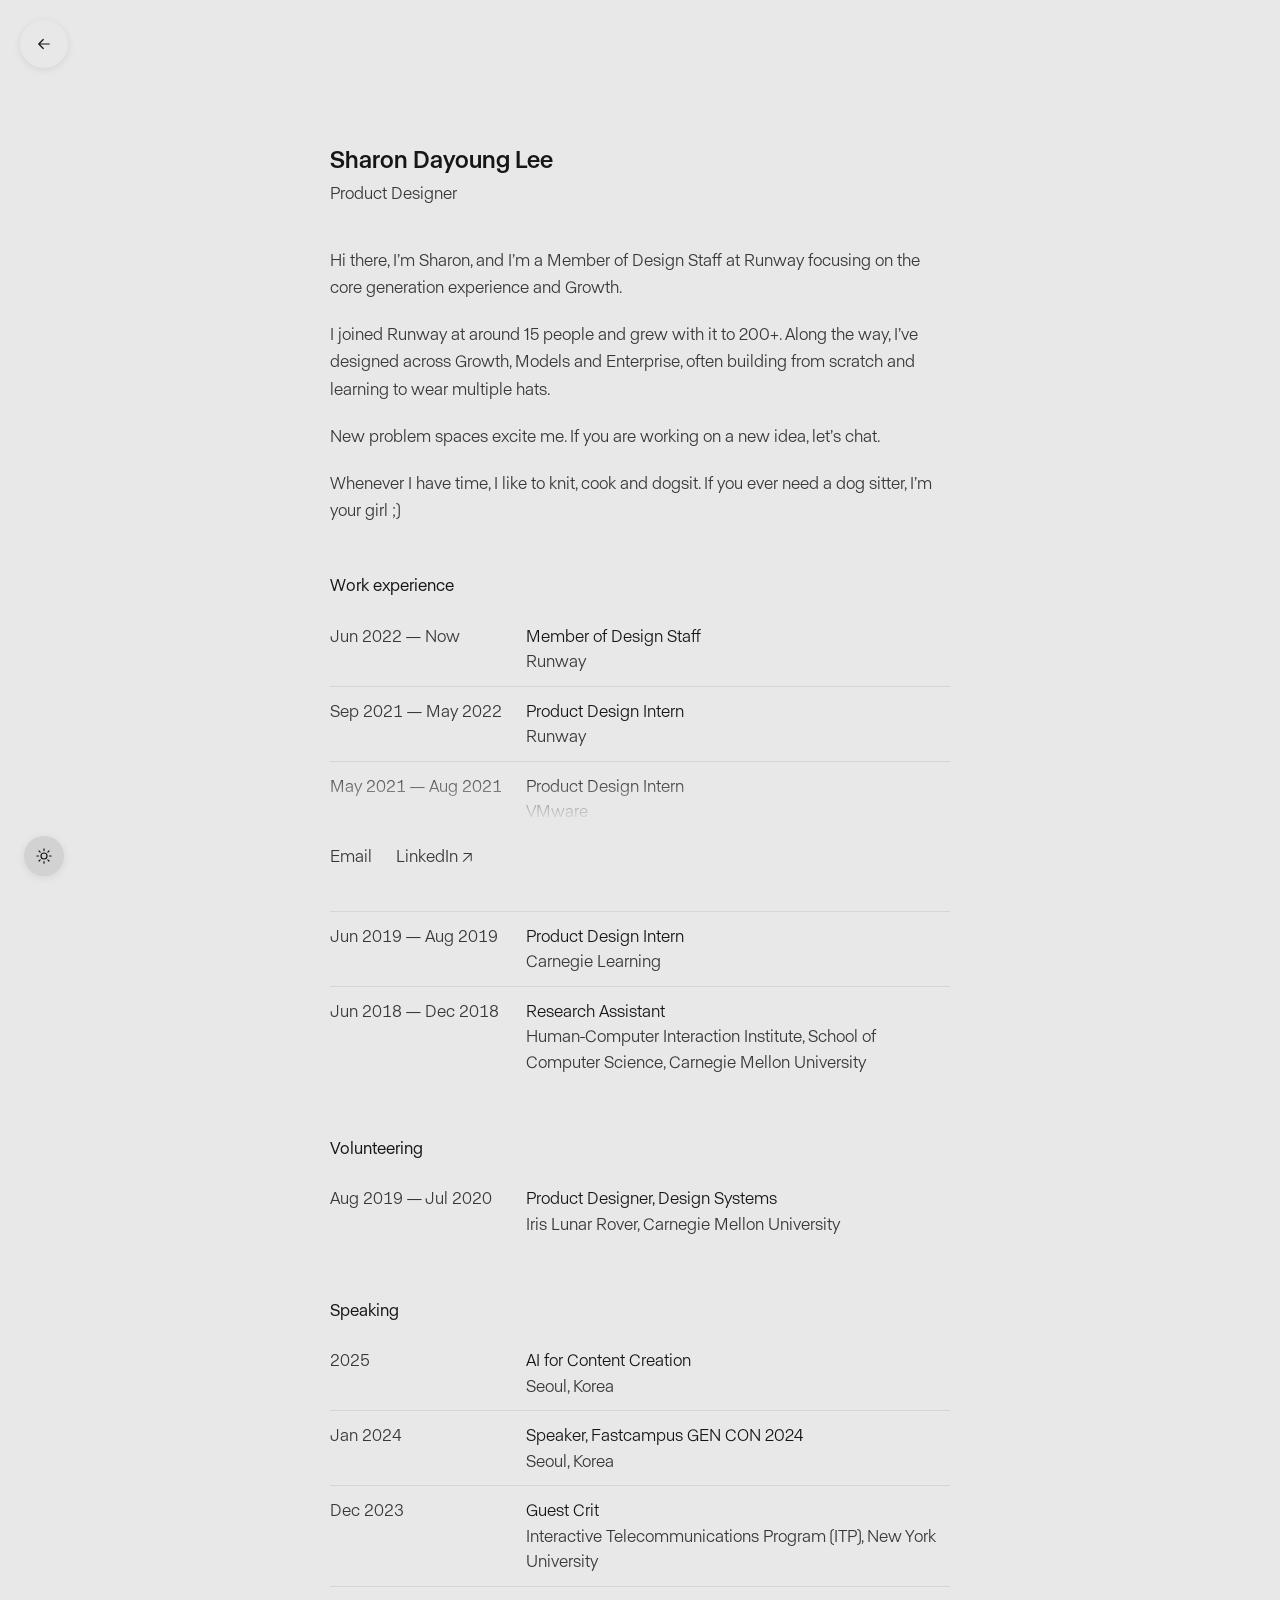
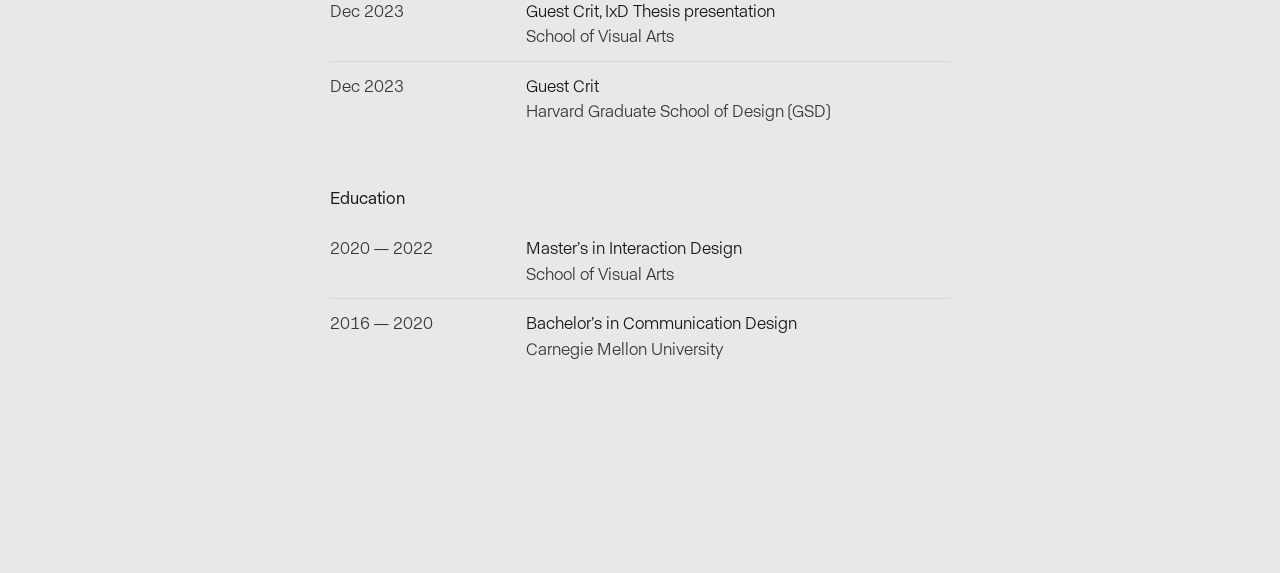
==== about.html @ bac80627 "Fill out Growth and Model productization pages, add project pager - Growth: three experiments with h" ====
<!doctype html>
<html lang="en">
<head>
  <meta charset="utf-8">
  <meta name="viewport" content="width=device-width, initial-scale=1">
  <title>About · Sharon Dayoung Lee</title>
  <meta name="description" content="About Sharon Dayoung Lee, Member of Design Staff at Runway: work experience, speaking and education.">
  <link rel="canonical" href="https://dayoung.design/about.html">
  <meta property="og:type" content="website">
  <meta property="og:site_name" content="Sharon Dayoung Lee">
  <meta property="og:title" content="About · Sharon Dayoung Lee">
  <meta property="og:description" content="About Sharon Dayoung Lee, Member of Design Staff at Runway: work experience, speaking and education.">
  <meta property="og:url" content="https://dayoung.design/about.html">
  <meta name="twitter:card" content="summary">
  <link rel="preload" href="fonts/ABCNormal-Book.woff2" as="font" type="font/woff2" crossorigin>
  <link rel="preload" href="fonts/ABCNormal-Neutral.woff2" as="font" type="font/woff2" crossorigin>
  <link rel="icon" href="favicon.svg" type="image/svg+xml">
  <link rel="icon" href="favicon-32.png" type="image/png" sizes="32x32">
  <link rel="apple-touch-icon" href="apple-touch-icon.png">
  <link rel="stylesheet" href="style.css?v=mwu3jr8j">
  <script>
    // Apply the saved theme (default: device setting) before first paint so there's no flash.
    try {
      var t = localStorage.getItem('theme');
      if (['ink', 'slate', 'glacier'].indexOf(t) < 0) t = matchMedia('(prefers-color-scheme: dark)').matches ? 'ink' : 'glacier'; // no saved choice: follow the device's light/dark setting
      document.documentElement.dataset.theme = t;
    } catch (e) { document.documentElement.dataset.theme = 'ink'; }
    document.documentElement.classList.add('no-anim');
  </script>
</head>
<body class="has-contact-bar">
  <a class="case-back" href="index.html" aria-label="Back to all work">
    <svg viewBox="0 0 24 24" width="18" height="18" fill="none" stroke="currentColor" stroke-width="1.6" stroke-linecap="round" stroke-linejoin="round" aria-hidden="true"><path d="M19 12H5M11 6l-6 6 6 6"/></svg>
  </a>
  <div class="case-theme">
      <!-- Theme slider: tap the sun to open, drag up for light, down for dark -->
      <div class="theme" id="theme">
        <div class="theme-track" role="slider" tabindex="0"
             aria-label="Color theme" aria-orientation="vertical"
             aria-valuemin="0" aria-valuemax="2" aria-valuenow="0">
          <div class="theme-ticks" aria-hidden="true"></div>
          <div class="theme-thumb" aria-hidden="true">
            <svg viewBox="0 0 24 24" width="18" height="18" fill="none" stroke="currentColor" stroke-width="1.6" stroke-linecap="round">
              <circle cx="12" cy="12" r="4"/>
              <path d="M12 2.5v2.2M12 19.3v2.2M2.5 12h2.2M19.3 12h2.2M5.3 5.3l1.6 1.6M17.1 17.1l1.6 1.6M5.3 18.7l1.6-1.6M17.1 6.9l1.6-1.6"/>
            </svg>
          </div>
        </div>
      </div>
  </div>

  <div class="case-bg" aria-hidden="true"></div>
  <main class="case about-page">

    <header class="case-hero">
      <h1>Sharon Dayoung Lee</h1>
      <p class="case-sub">Product Designer</p>
    </header>

    <section class="about">
      <p class="muted">
        Hi there, I’m Sharon, and I’m a Member of Design Staff at Runway focusing on the core generation experience and Growth.
      </p>
      <p class="muted">
        I joined Runway at around 15 people and grew with it to 200+. Along the way, I’ve designed across Growth, Models and Enterprise, often building from scratch and learning to wear multiple hats.
      </p>
      <p class="muted">
        New problem spaces excite me. If you are working on a new idea, let’s chat.
      </p>
      <p class="muted">
        Whenever I have time, I like to knit, cook and dogsit. If you ever need a dog sitter, I’m your girl ;)
      </p>
      <div class="cv">
        <h3>Work experience</h3>
        <ul>
          <li><span class="cv-date">Jun 2022 — Now</span><span class="cv-what"><span class="cv-title">Member of Design Staff</span><span class="cv-org">Runway</span></span></li>
          <li><span class="cv-date">Sep 2021 — May 2022</span><span class="cv-what"><span class="cv-title">Product Design Intern</span><span class="cv-org">Runway</span></span></li>
          <li><span class="cv-date">May 2021 — Aug 2021</span><span class="cv-what"><span class="cv-title">Product Design Intern</span><span class="cv-org">VMware</span></span></li>
          <li><span class="cv-date">Sep 2020 — Dec 2020</span><span class="cv-what"><span class="cv-title">Product Design Intern</span><span class="cv-org">Deloitte Digital</span></span></li>
          <li><span class="cv-date">Jun 2019 — Aug 2019</span><span class="cv-what"><span class="cv-title">Product Design Intern</span><span class="cv-org">Carnegie Learning</span></span></li>
          <li><span class="cv-date">Jun 2018 — Dec 2018</span><span class="cv-what"><span class="cv-title">Research Assistant</span><span class="cv-org">Human-Computer Interaction Institute, School of Computer Science, Carnegie Mellon University</span></span></li>
        </ul>
      </div>
      <div class="cv">
        <h3>Volunteering</h3>
        <ul>
          <li><span class="cv-date">Aug 2019 — Jul 2020</span><span class="cv-what"><span class="cv-title">Product Designer, Design Systems</span><span class="cv-org">Iris Lunar Rover, Carnegie Mellon University</span></span></li>
        </ul>
      </div>
      <div class="cv">
        <h3>Speaking</h3>
        <ul>
          <li><span class="cv-date">2025</span><span class="cv-what"><span class="cv-title">AI for Content Creation</span><span class="cv-org">Seoul, Korea</span></span></li>
          <li><span class="cv-date">Jan 2024</span><span class="cv-what"><span class="cv-title">Speaker, Fastcampus GEN CON 2024</span><span class="cv-org">Seoul, Korea</span></span></li>
          <li><span class="cv-date">Dec 2023</span><span class="cv-what"><span class="cv-title">Guest Crit</span><span class="cv-org">Interactive Telecommunications Program (ITP), New York University</span></span></li>
          <li><span class="cv-date">Dec 2023</span><span class="cv-what"><span class="cv-title">Guest Crit, IxD Thesis presentation</span><span class="cv-org">School of Visual Arts</span></span></li>
          <li><span class="cv-date">Dec 2023</span><span class="cv-what"><span class="cv-title">Guest Crit</span><span class="cv-org">Harvard Graduate School of Design (GSD)</span></span></li>
        </ul>
      </div>
      <div class="cv">
        <h3>Education</h3>
        <ul>
          <li><span class="cv-date">2020 — 2022</span><span class="cv-what"><span class="cv-title">Master’s in Interaction Design</span><span class="cv-org">School of Visual Arts</span></span></li>
          <li><span class="cv-date">2016 — 2020</span><span class="cv-what"><span class="cv-title">Bachelor’s in Communication Design</span><span class="cv-org">Carnegie Mellon University</span></span></li>
        </ul>
      </div>
    </section>

  </main>

  <footer class="contact-bar">
    <div class="contact-bar-inner">
      <a href="mailto:gda6050@gmail.com" data-copy-email="gda6050@gmail.com">Email</a>
      <a href="https://www.linkedin.com/in/sharon-dayoung/" target="_blank" rel="noopener">LinkedIn <span aria-hidden="true">↗</span></a>
    </div>
  </footer>
  <div class="toast" id="toast" role="status" aria-live="polite"></div>
  <script src="site.js?v=mwu3jr8j"></script>
</body>
</html>
---- style.css ----
/*
  ABC Normal (ABC Dinamo), web font files in /fonts (from the web license package).
  Only add .woff2 web files here, never the desktop .otf/.ttf files.
*/
@font-face {
  font-family: "ABC Normal";
  font-weight: 400;
  font-style: normal;
  font-display: swap;
  src: url("fonts/ABCNormal-Book.woff2") format("woff2");
}
@font-face {
  font-family: "ABC Normal";
  font-weight: 420;
  font-style: normal;
  font-display: swap;
  src: url("fonts/ABCNormal-Regular.woff2") format("woff2");
}
@font-face {
  font-family: "ABC Normal";
  font-weight: 460;
  font-style: normal;
  font-display: swap;
  src: url("fonts/ABCNormal-Normal.woff2") format("woff2");
}
@font-face {
  font-family: "ABC Normal";
  font-weight: 500;
  font-style: normal;
  font-display: swap;
  src: url("fonts/ABCNormal-Neutral.woff2") format("woff2");
}

/*
  Three neutral themes, dark to light: Ink, Slate (graphite), Glacier (mist).
  Dark values follow libraries.dev (#121212 bg, #ededed text).
  Three base colors each; muted/faint are derived from --text.
  Registering them with @property lets the browser animate the switch.
*/
@property --bg   { syntax: "<color>"; inherits: true; initial-value: #121212; }
@property --card { syntax: "<color>"; inherits: true; initial-value: #1a1a1a; }
@property --text { syntax: "<color>"; inherits: true; initial-value: #ededed; }

:root {
  --bg: #121212;
  --card: #1a1a1a;
  --text: #ededed;
  --muted: color-mix(in srgb, var(--text) 78%, transparent);
  --faint: color-mix(in srgb, var(--text) 70%, transparent);
  transition: --bg 0.5s ease, --card 0.5s ease, --text 0.5s ease;
  --radius: 32px;
  --sidebar: 240px;
  --gap: 16px;
  --sans: "ABC Normal", system-ui, -apple-system, sans-serif;
}
:root[data-theme="ink"]     { --bg: #121212; --card: #1a1a1a; --text: #ededed; }
:root[data-theme="slate"]   { --bg: #1f1f1f; --card: #2a2a2a; --text: #ededed; }
:root[data-theme="glacier"] { --bg: #e8e8e8; --card: #dcdcdc; --text: #161616; }

:root.no-anim, :root.no-anim * { transition: none !important; }

* { box-sizing: border-box; margin: 0; padding: 0; }

html { scroll-behavior: smooth; }

body {
  background: var(--bg);
  color: var(--text);
  font-family: var(--sans);
  font-size: 18px;
  line-height: 1.6;
  -webkit-font-smoothing: antialiased;
}

p { font-size: 16px; font-weight: 400; }

a { color: inherit; text-decoration: none; }

/* ---------- Sidebar ---------- */
.sidebar {
  position: fixed;
  inset: 0 auto 0 0;
  width: var(--sidebar);
  padding: 36px 32px;
  display: flex;
  flex-direction: column;
  justify-content: space-between;
}
.name { display: block; font-size: 18px; font-weight: 500; line-height: 1.15; margin-bottom: 10px; }
.role { color: var(--muted); font-size: 14px; font-weight: 400; line-height: 1.25; margin-bottom: 24px; }
.nav, .contact { display: flex; flex-direction: column; gap: 6px; }
.nav a, .contact a { font-size: 15px; font-weight: 460; transition: opacity 0.15s ease; }
.nav a:hover, .contact a:hover { opacity: 0.6; }
/* Current page: small dot to the right of the label */
.nav a { display: inline-flex; align-items: center; width: fit-content; }
.nav a::after {
  content: "";
  width: 5px;
  height: 5px;
  margin-left: 8px;
  border-radius: 50%;
  background: currentColor;
  opacity: 0;
  transform: scale(0);
  transition: opacity 0.2s ease, transform 0.2s ease;
}
.nav a.active::after { opacity: 1; transform: scale(1); }

/* ---------- Theme slider ---------- */
.sidebar-bottom { display: flex; flex-direction: column; align-items: flex-start; gap: 18px; }
.theme {
  --h: 40px;
  --pos: 0;
  position: relative;
  width: 40px;
  height: var(--h);
  transition: height 0.35s cubic-bezier(0.3, 0.7, 0.2, 1);
}
.theme.open { --h: 128px; height: var(--h); }
.theme-track {
  position: absolute;
  inset: 0;
  border-radius: 999px;
  background: color-mix(in srgb, var(--text) 10%, transparent);
  cursor: pointer;
  touch-action: none;
  outline: none;
}
.theme-track:focus-visible { box-shadow: 0 0 0 2px var(--text); }
.theme-ticks {
  position: absolute;
  inset: 20px 0;
  display: flex;
  flex-direction: column-reverse;
  justify-content: space-between;
  align-items: center;
  opacity: 0;
  transition: opacity 0.2s ease;
}
.theme.open .theme-ticks { opacity: 1; transition-delay: 0.12s; }
.theme-ticks span {
  width: 3px;
  height: 3px;
  border-radius: 50%;
  background: color-mix(in srgb, var(--text) 40%, transparent);
}
.theme-thumb {
  position: absolute;
  left: 0;
  bottom: 0;
  width: 40px;
  height: 40px;
  display: grid;
  place-items: center;
  border-radius: 50%;
  color: var(--text);
  transition: bottom 0.35s cubic-bezier(0.3, 0.7, 0.2, 1), transform 0.2s ease;
}
.theme.open .theme-thumb {
  bottom: calc(var(--pos) * (var(--h) - 40px));
  background: var(--bg);
  transform: scale(0.8);
  cursor: grab;
}
.theme.open .theme-thumb:active { cursor: grabbing; }
.theme-track:hover .theme-thumb svg { transform: rotate(30deg); }
.theme-thumb svg { transition: transform 0.4s ease; }

/* ---------- Main ---------- */
main {
  margin-left: var(--sidebar);
  padding: 24px 24px 24px 0;
  max-width: calc(var(--sidebar) + 1200px);
}

.grid {
  display: grid;
  grid-template-columns: repeat(2, minmax(0, 1fr));
  gap: var(--gap);
}

.card {
  position: relative;
  aspect-ratio: 1 / 1;
  border-radius: var(--radius);
  overflow: hidden;
  background: var(--card);
  transition: transform 0.25s ease;
}
a.card:hover { transform: scale(0.985); }

/* Image cards */
.card.media img,
.card.media .placeholder {
  width: 100%;
  height: 100%;
  object-fit: cover;
  display: block;
}
.placeholder {
  background:
    radial-gradient(120% 90% at 30% 20%, color-mix(in srgb, var(--tint, #555) 90%, white 10%), transparent 70%),
    var(--tint, #555);
}
.placeholder.checker {
  --sq2: color-mix(in srgb, var(--card), var(--text) 8%);
  background: conic-gradient(var(--sq2) 25%, var(--card) 0 50%, var(--sq2) 0 75%, var(--card) 0) 0 0 / 25% 25%;
}

/* Text cards */
.card.text {
  display: flex;
  flex-direction: column;
  justify-content: center;
  padding: 40px;
}
.card.text h3 { font-size: 24px; font-weight: 500; line-height: 1.4; margin-bottom: 14px; }
.card.text p { color: var(--muted); max-width: 30em; }
.arrow { color: var(--muted); font-size: 0.8em; }
.caption {
  position: absolute;
  left: 40px;
  bottom: 32px;
  font-family: var(--sans);
  font-size: 15px;
  font-weight: 400;
  color: var(--faint) !important;
}

/* ---------- About ---------- */
.about {
  padding: 120px 0 80px;   /* left edge lines up with the cards */
  max-width: 720px;
}
.about-name { color: var(--text); font-weight: 500; }
.about p.about-name { margin-bottom: 8px; }
.about p { font-size: 17px; line-height: 1.6; margin-bottom: 20px; }
.about .muted { color: var(--muted); }
.about p:not(.about-name), .links a { font-weight: 400; }
.links { display: flex; flex-wrap: wrap; gap: 24px; margin-top: 32px; }
.links a { color: var(--muted); transition: color 0.15s ease; }
.links a:hover { color: var(--text); }

.footer {
  padding: 40px;
  color: var(--faint);
  font-family: var(--sans);
  font-size: 15px;
}

/* ---------- Tablet ---------- */
@media (max-width: 1000px) {
  .card.text { padding: 28px; }
  .card.text h3 { font-size: 20px; }
  .caption { left: 28px; bottom: 22px; }
}

/* ---------- Phone ---------- */
@media (max-width: 720px) {
  .sidebar {
    position: static;
    width: auto;
    padding: 28px 16px 24px;
    flex-direction: row;
    align-items: flex-start;
  }
  .role { margin-bottom: 16px; }
  /* theme slider floats in the bottom-left corner on phones */
  .theme { position: fixed; left: 16px; bottom: 16px; z-index: 20; }
  .theme-track { background: color-mix(in srgb, var(--card), var(--text) 12%); }
  .nav { flex-direction: row; gap: 18px; }
  main { margin-left: 0; padding: 0 16px 16px; }
  .grid { grid-template-columns: 1fr; gap: 12px; }
  .card { border-radius: 24px; }
  /* text cards don't need to be square on a phone */
  .card.text { aspect-ratio: auto; min-height: 260px; padding: 28px 24px 64px; }
  .caption { left: 24px; }
  .about { padding: 72px 0 40px; }
  .footer { padding: 24px 8px; }
}

/* Screenshot cards: show the whole image, centered with breathing room */
.card.media.shot {
  display: grid;
  place-items: center;
  padding: 36px;
}
.card.media.shot img {
  width: 100%;
  height: 100%;
  object-fit: contain;
  filter: drop-shadow(0 18px 30px rgba(0, 0, 0, 0.25));
}
@media (max-width: 720px) {
  .card.media.shot { padding: 20px; }
}

/* =====================================================================
   Case study pages (work/*.html)
   ===================================================================== */
.case {
  --line: color-mix(in srgb, var(--text) 14%, transparent);
  --col: 620px;   /* reading column */
  --gutter: 40px;
  --bleed: 25px;  /* images run a little wider than the text column */
  margin-left: 0; /* no sidebar on project pages */
  padding: 0 var(--gutter) 96px;
  max-width: none;
}
.case > * { max-width: var(--col); margin-left: auto; margin-right: auto; }
/* Banner, next project + footer run the full page width */
.case > .case-banner, .case > .next, .case > .footer {
  max-width: none;
  margin-left: calc(-1 * var(--gutter));
  margin-right: calc(-1 * var(--gutter));
  padding-left: max(var(--gutter), calc(50% + var(--gutter) - var(--col) / 2));
  padding-right: max(var(--gutter), calc(50% + var(--gutter) - var(--col) / 2));
}
/* Round back button, pinned top-left */
.case-back {
  position: fixed;
  top: 20px;
  left: 20px;
  z-index: 20;
  width: 48px;
  height: 48px;
  display: grid;
  place-items: center;
  border-radius: 50%;
  background: var(--bg);
  color: var(--text);
  transition: transform 0.2s ease, background 0.2s ease;
}
.case-back:hover { transform: translateX(-2px); background: color-mix(in srgb, var(--bg), var(--text) 8%); }
.case-back:focus-visible { outline: 2px solid var(--text); outline-offset: 2px; }
/* Theme slider stays available, bottom-left */
.case-theme { position: fixed; left: 24px; bottom: 24px; z-index: 20; }

/* Full-bleed banner with the project's main image on a filled background */
.case-banner {
  display: grid;
  place-items: center;
  height: clamp(380px, 50vw, 640px);
  padding-top: 88px !important;
  padding-bottom: 56px !important;
  background: var(--card);
  margin-bottom: 72px;
}
.case-banner :is(img, video) {
  display: block;
  max-width: min(100%, 1040px);
  max-height: 100%;
  width: auto;
  height: auto;
  border-radius: 12px;
  filter: drop-shadow(0 24px 40px rgba(0, 0, 0, 0.3));
}

.case-hero h1 {
  font-size: 24px;
  font-weight: 500;
  line-height: 1.35;
  margin-bottom: 4px;
}
.case-sub { font-size: 17px; line-height: 1.5; color: var(--muted); }
.meta {
  display: grid;
  grid-template-columns: repeat(3, minmax(0, 1fr));
  gap: 24px;
  margin-top: 40px;
}
.meta dt, .label { font-size: 14px; color: var(--muted); margin-bottom: 6px; }
.meta dd { font-size: 16px; line-height: 1.45; }

.block { margin-top: 96px; }
.block.tight { margin-top: 48px; }
.block h2 {
  font-size: 24px;
  font-weight: 500;
  line-height: 1.4;
  margin-bottom: 16px;
}
.block > p, .lede {
  font-size: 17px;
  line-height: 1.65;
  color: var(--muted);
}
.block > p + p { margin-top: 16px; }
.block > p.lede, .lede { color: var(--text); font-size: 17px; line-height: 1.6; }
.block > p.summary { color: var(--text); font-size: 17px; line-height: 1.7; }
.note { font-size: 14px; color: var(--muted); margin-top: 12px; }

/* Figures */
.fig { margin-top: 56px; }
.fig + .fig, .fig + .figs, .figs + .fig, .figs + .figs { margin-top: 88px; }
.fig figure { margin: 0; }
figure.fig { margin: 56px 0 0; }   /* space between text and the asset below it */
.shotbox {
  display: grid;
  place-items: center;
  background: var(--card);
  border-radius: 24px;
  padding: clamp(20px, 4vw, 48px);
}
/* Images bleed slightly past the text column */
.case figure.fig .shotbox, .case .figs { margin-left: calc(-1 * var(--bleed)); margin-right: calc(-1 * var(--bleed)); }
.case .figs figcaption { padding: 0 4px; }
.shotbox img {
  display: block;
  max-width: 100%;
  max-height: 680px;
  width: auto;
  height: auto;
  border-radius: 10px;
  filter: drop-shadow(0 18px 30px rgba(0, 0, 0, 0.25));
}
.shotbox.flush { padding: 0; overflow: hidden; }
.shotbox.flush img { border-radius: 0; filter: none; max-height: none; width: 100%; }
figcaption { font-size: 14px; color: var(--muted); margin-top: 14px; line-height: 1.45; max-width: 40em; }

.figs { display: grid; gap: 40px 28px; margin-top: 56px; }
.figs.c2 { grid-template-columns: repeat(2, minmax(0, 1fr)); }
.figs.c3 { grid-template-columns: repeat(3, minmax(0, 1fr)); }
.figs .shotbox { height: 100%; padding: 16px; border-radius: 20px; }
.figs figure { display: flex; flex-direction: column; }
.figs figure .shotbox { flex: 1; }
.figs .shotbox img { max-height: 520px; }

/* Columns: challenges, problems, goals */
.cols { display: grid; grid-template-columns: repeat(3, minmax(0, 1fr)); gap: 40px 32px; margin-top: 48px; }
.cols h3 { font-size: 18px; font-weight: 500; line-height: 1.3; margin-bottom: 10px; }
.cols p { font-size: 15px; line-height: 1.55; color: var(--muted); }
.cols .label { margin-bottom: 8px; }
.cols .outcome { margin-top: 24px; }
.cols .num { font-size: 18px; color: var(--muted); margin-bottom: 8px; }

/* Stats */
.stats { display: grid; grid-template-columns: repeat(3, minmax(0, 1fr)); gap: 16px; margin-top: 48px; }
.stats > div { background: var(--card); border-radius: 28px; padding: 36px 32px; }
.stats strong { display: block; font-size: clamp(36px, 4vw, 48px); font-weight: 500; line-height: 1; letter-spacing: -0.02em; margin-bottom: 16px; }
.stats p { color: var(--muted); font-size: 15px; line-height: 1.5; }

/* Next project */
.next {
  display: block;
  margin-top: 160px;
  padding-top: 0;
  padding-bottom: 0;
  position: relative;
}
.next > * { padding-right: 80px; }
.next-arrow {
  position: absolute;
  top: 50%;
  right: max(var(--gutter), calc(50% - var(--col) / 2));
  transform: translateY(-50%);
  padding-right: 0;
  font-size: 24px;
  line-height: 1;
  transition: transform 0.25s ease;
}
.next:hover .next-arrow { transform: translate(6px, -50%); }
.next .label { margin-bottom: 10px; }
.next strong { display: block; font-size: 24px; font-weight: 500; line-height: 1.3; }
.next span.sub { display: block; margin-top: 4px; color: var(--muted); font-size: 17px; }
.case .footer { padding-top: 72px; padding-bottom: 40px; }

@media (max-width: 900px) {
  .cols, .figs.c3 { grid-template-columns: 1fr 1fr; }
}
@media (max-width: 720px) {
  .case { --gutter: 16px; --bleed: 0px; padding: 0 var(--gutter) 64px; }
  .case-banner { height: auto; min-height: 280px; padding-top: 80px !important; padding-bottom: 32px !important; margin-bottom: 48px; }
  .case-banner :is(img, video) { border-radius: 8px; }
  .case-back { top: 16px; left: 16px; }
  .case-theme { left: 16px; bottom: 16px; }
  .meta, .cols, .stats, .figs.c2, .figs.c3 { grid-template-columns: 1fr; }
  .meta { gap: 16px; margin-top: 36px; }
  .block { margin-top: 72px; }
  .shotbox { border-radius: 20px; }
  .stats > div { border-radius: 22px; padding: 28px 24px; }
  .next { margin-top: 112px; }
  .next > * { padding-right: 48px; }

  .fig + .fig, .fig + .figs, .figs + .fig, .figs + .figs { margin-top: 64px; }
}

/* ---------- Homepage project cards: screenshot on top, text below ---------- */
.card.project {
  display: flex;
  flex-direction: column;
  padding: 14px;
  overflow: visible;        /* lets the card grow if the text needs more room */
}
.card.project .thumb {
  position: relative;
  aspect-ratio: 2 / 1;
  border-radius: 22px;
  background: color-mix(in srgb, var(--card), var(--text) 5%);
  overflow: hidden;
}
.card.project .thumb :is(img, video) {
  position: absolute;
  inset: 20px;
  width: calc(100% - 40px);
  height: calc(100% - 40px);
  object-fit: contain;
  filter: drop-shadow(0 14px 24px rgba(0, 0, 0, 0.25));
}
.card.project .card-body { padding: 40px 26px 0; }
.card.project h3 { font-size: 24px; font-weight: 500; line-height: 1.4; margin-bottom: 12px; }
.card.project .card-body p { color: var(--muted); font-size: 18px; max-width: 30em; }
.card.project .caption {
  position: static;
  margin-top: auto;
  padding: 24px 26px 18px;
}
@media (max-width: 1000px) {
  .card.project .card-body { padding: 28px 14px 0; }
  .card.project h3 { font-size: 20px; }
  .card.project .card-body p { font-size: 16px; }
  .card.project .caption { padding: 20px 14px 10px; }
}
@media (max-width: 720px) {
  .card.project { aspect-ratio: auto; padding: 12px; }
  .card.project .thumb { border-radius: 16px; }
  .card.project .thumb :is(img, video) { inset: 14px; width: calc(100% - 28px); height: calc(100% - 28px); }
  .card.project .card-body { padding: 24px 12px 0; }
  .card.project .caption { padding: 20px 12px 10px; }
}

/* Hover: the screenshot panel grows to cover the whole tile.
   Only on devices with a real pointer and wide enough for square tiles;
   phones keep the stacked layout above. */
@media (hover: hover) and (min-width: 721px) {
  .card.project {
    position: relative;
    padding-top: 50%;          /* reserves the top half for the panel (square tile) */
  }
  .card.project .thumb {
    position: absolute;
    z-index: 2;
    top: 14px;
    left: 14px;
    right: 14px;
    bottom: 50%;
    aspect-ratio: auto;
    transition:
      top 0.5s cubic-bezier(0.2, 0.8, 0.2, 1),
      left 0.5s cubic-bezier(0.2, 0.8, 0.2, 1),
      right 0.5s cubic-bezier(0.2, 0.8, 0.2, 1),
      bottom 0.5s cubic-bezier(0.2, 0.8, 0.2, 1),
      border-radius 0.5s cubic-bezier(0.2, 0.8, 0.2, 1);
  }
  .card.project .thumb :is(img, video) { transition: inset 0.5s cubic-bezier(0.2, 0.8, 0.2, 1), width 0.5s cubic-bezier(0.2, 0.8, 0.2, 1), height 0.5s cubic-bezier(0.2, 0.8, 0.2, 1); }
  a.card.project:hover { transform: none; }
  .card.project:hover .thumb,
  .card.project:focus-visible .thumb {
    top: 0;
    left: 0;
    right: 0;
    bottom: 0;
    border-radius: var(--radius);
  }
  .card.project:hover .thumb :is(img, video),
  .card.project:focus-visible .thumb :is(img, video) {
    inset: 36px;
    width: calc(100% - 72px);
    height: calc(100% - 72px);
  }
}

/* ---------- Underlined text links (inline links, About links) ---------- */
.role a,
.links a,
.about p a,
.block p a {
  text-decoration: underline;
  text-decoration-thickness: 1px;
  text-underline-offset: 0.2em;
  text-decoration-color: color-mix(in srgb, currentColor 45%, transparent);
  transition: color 0.15s ease, text-decoration-color 0.15s ease;
}
.role a:hover,
.links a:hover,
.about p a:hover,
.block p a:hover {
  color: var(--text);
  text-decoration-color: currentColor;
}

/* ---------- Opening a project: the card expands into the page ----------
   Uses cross-document view transitions (Chrome/Edge 126+, Safari 18.2+).
   The clicked card and the case page's .case-bg share the name "case-card",
   so the browser morphs one into the other; the page content fades in on top. */
@view-transition { navigation: auto; }

.case-bg {
  position: fixed;
  top: 0;
  right: 0;
  bottom: 0;
  left: 0;
  z-index: -1;
  background: var(--bg);
  pointer-events: none;
  view-transition-name: case-card;
}
main.case { view-transition-name: case-content; }

::view-transition-group(case-card) {
  animation-duration: 0.6s;
  animation-timing-function: cubic-bezier(0.2, 0.8, 0.2, 1);
}
::view-transition-old(case-card),
::view-transition-new(case-card) {
  height: 100%;
  object-fit: cover;
  object-position: top left;
  animation-duration: 0.6s;
}

/* Page content arrives after the card has mostly opened */
::view-transition-new(case-content) {
  animation: case-content-in 0.45s cubic-bezier(0.2, 0.8, 0.2, 1) 0.25s both;
}
::view-transition-old(case-content) {
  animation: case-content-out 0.2s ease both;
}
@keyframes case-content-in {
  from { opacity: 0; transform: translateY(16px); }
  to   { opacity: 1; transform: none; }
}
@keyframes case-content-out { to { opacity: 0; } }

@media (prefers-reduced-motion: reduce) {
  @view-transition { navigation: none; }
}

/* Fallback for browsers without view transitions: wipe in left to right */
@keyframes case-reveal {
  from { clip-path: inset(0 100% 0 0); opacity: 0.4; transform: translateX(-12px); }
  to   { clip-path: inset(0 0 0 0);    opacity: 1;   transform: none; }
}
@supports not (view-transition-name: none) {
  @media (prefers-reduced-motion: no-preference) {
    main.case { animation: case-reveal 0.9s cubic-bezier(0.65, 0, 0.35, 1) both; }
  }
}

/* ---------- Hairline stroke on cards (inset, so layout doesn't shift) ---------- */
:root { --stroke: color-mix(in srgb, var(--text) 8%, transparent); }
.card, .shotbox, .stats > div { box-shadow: inset 0 0 0 1px var(--stroke); }
.shotbox.flush { box-shadow: none; outline: 1px solid var(--stroke); outline-offset: -1px; }

/* "Try it" link under a project summary */
.block > p.try { margin-top: 24px; color: var(--text); }
.visually-hidden { position: absolute; width: 1px; height: 1px; overflow: hidden; clip: rect(0 0 0 0); white-space: nowrap; }

/* ---------- Full-bleed video: fills the banner / card thumb edge to edge ---------- */
.case-banner.bleed { height: auto; padding: 0 !important; background: #000; }
.case-banner.bleed video {
  width: 100%;
  max-width: none;
  max-height: 80vh;
  height: auto;
  object-fit: cover;
  border-radius: 0;
  filter: none;
}
.card.project .thumb.bleed :is(img, video) {
  inset: 0;
  width: 100%;
  height: 100%;
  object-fit: cover;
  filter: none;
}
.card.project:hover .thumb.bleed :is(img, video),
.card.project:focus-visible .thumb.bleed :is(img, video) { inset: 0; width: 100%; height: 100%; }

/* Link list on a project page (e.g. Iris press links) */
.links-list { list-style: none; margin-top: 8px; }
.links-list li + li { margin-top: 2px; }
.links-list a {
  display: flex;
  justify-content: space-between;
  align-items: baseline;
  gap: 24px;
  padding: 16px 0;
  font-size: 17px;
  box-shadow: inset 0 -1px 0 var(--stroke);
  transition: opacity 0.15s ease;
}
.links-list a:hover { opacity: 0.65; }
.links-list .src { flex-shrink: 0; color: var(--muted); font-size: 15px; }
@media (max-width: 720px) {
  .links-list a { flex-direction: column; gap: 4px; }
}
.case-banner.bleed img { width: 100%; max-width: none; max-height: 80vh; height: auto; object-fit: cover; border-radius: 0; filter: none; }

/* ---------- Homepage grid: 3 columns on wide screens ---------- */
@media (min-width: 1100px) {
  .grid { grid-template-columns: repeat(3, minmax(0, 1fr)); }
  .card.project { aspect-ratio: auto; }  /* cards in a row share one height */
  .card.project .card-body { padding: 28px 16px 0; }
  .card.project h3 { font-size: 20px; margin-bottom: 8px; }
  .card.project .card-body p { font-size: 15px; line-height: 1.5; }
  .card.project .caption { padding: 16px 16px 12px; font-size: 14px; }
}

/* ---------- About: work experience, speaking, education ---------- */
.cv { margin-top: 48px; }
.cv h3 { font-size: 15px; font-weight: 460; margin-bottom: 12px; }
.cv ul { list-style: none; }
.cv li {
  display: grid;
  grid-template-columns: 180px minmax(0, 1fr);
  gap: 16px;
  padding: 12px 0;
  box-shadow: inset 0 1px 0 var(--stroke);
  font-size: 15px;
  line-height: 1.5;
}
.cv-date { color: var(--muted); font-variant-numeric: tabular-nums; }
.cv-what { display: flex; flex-direction: column; }
.cv-title { color: var(--text); }
.cv-org { color: var(--muted); }
@media (max-width: 720px) {
  .cv li { grid-template-columns: 1fr; gap: 2px; }
}

/* ---------- Toast (e.g. "Email copied") ---------- */
.toast {
  position: fixed;
  right: 24px;
  bottom: 24px;
  z-index: 50;
  padding: 12px 16px;
  border-radius: 14px;
  background: var(--card);
  color: var(--text);
  box-shadow: inset 0 0 0 1px var(--stroke), 0 12px 32px rgba(0, 0, 0, 0.25);
  font-size: 15px;
  opacity: 0;
  transform: translateY(8px);
  pointer-events: none;
  display: flex;
  align-items: center;
  gap: 12px;
  padding-right: 8px;
  transition: opacity 0.2s ease, transform 0.2s ease;
}
.toast.show { opacity: 1; transform: none; pointer-events: auto; }
.toast-close {
  display: grid;
  place-items: center;
  width: 28px;
  height: 28px;
  border: 0;
  border-radius: 50%;
  background: transparent;
  color: var(--muted);
  cursor: pointer;
  transition: background 0.15s ease, color 0.15s ease;
}
.toast-close:hover { background: color-mix(in srgb, var(--text) 10%, transparent); color: var(--text); }
.toast-close:focus-visible { outline: 2px solid var(--text); outline-offset: 1px; }
.toast .muted { color: var(--muted); }
@media (max-width: 720px) { .toast { right: 16px; bottom: 16px; left: 72px; } }

/* ---------- Next project: quiet secondary link, primary on hover ---------- */
.next strong { font-size: 18px; font-weight: 400; color: var(--muted); transition: color 0.2s ease; }
.next .next-arrow { font-size: 18px; color: var(--muted); transition: transform 0.25s ease, color 0.2s ease; }
.next:hover strong, .next:hover .next-arrow,
.next:focus-visible strong, .next:focus-visible .next-arrow { color: var(--text); }

/* Iris links: headline stays primary; the source label is secondary and turns primary on hover */
.links-list a { color: var(--text); }
.links-list a:hover, .links-list a:focus-visible { opacity: 1; }
.links-list .src { color: var(--muted); transition: color 0.2s ease; }
.links-list a:hover .src, .links-list a:focus-visible .src { color: var(--text); }

/* ---------- About page (about.html): project-page layout, no banner ---------- */
.about-page { padding-top: 144px; }
.about-page .about { padding: 40px 0 0; max-width: var(--col); }
@media (max-width: 720px) { .about-page { padding-top: 96px; } }

.cv li:first-child { box-shadow: none; }  /* no line between a section heading and its first row */

/* ---------- Project pages: Email / LinkedIn pinned to the bottom ---------- */
.has-contact-bar { padding-bottom: 104px; }
.contact-bar {
  position: fixed;
  left: 0;
  right: 0;
  bottom: 0;
  z-index: 15;
  padding: 64px 40px 24px;   /* bottom matches the theme button (bottom: 24px) */
  background: linear-gradient(to top, var(--bg) 60%, color-mix(in srgb, var(--bg) 0%, transparent));
  pointer-events: none;
}
.contact-bar-inner {
  max-width: 620px;           /* same as the reading column */
  margin: 0 auto;
  display: flex;
  gap: 24px;
  height: 40px;      /* same height as the theme button, so both share a centre line */
  align-items: center;
  font-size: 17px;   /* same as project body text */
  pointer-events: auto;
}
.contact-bar a { color: var(--muted); transition: color 0.2s ease; }
.contact-bar a:hover, .contact-bar a:focus-visible { color: var(--text); }
.has-contact-bar .toast { bottom: 72px; }
@media (max-width: 720px) {
  .contact-bar { padding: 56px 16px 16px; }
  .contact-bar-inner { justify-content: flex-end; }  /* theme slider sits bottom-left */
}

/* Banner with three images (Growth experiments): centre image fully visible, side images run off the edges */
.case-banner.trio {
  --shot-h: clamp(180px, 27vw, 380px);   /* height of the centre (Pro) dialog */
  display: grid;
  grid-template-columns: minmax(0, 1fr) auto minmax(0, 1fr);
  align-items: center;
  gap: 32px;
  height: auto;
  padding-left: 0 !important;
  padding-right: 0 !important;
  overflow: hidden;
}
.case-banner.trio img {
  height: var(--shot-h);
  width: auto;
  max-width: none;
  max-height: none;
  border-radius: 0;
}
/* Side dialogs keep the same UI scale as the exports: height = export height / Pro export height (1358px) */
.case-banner.trio img:first-child { justify-self: end; height: calc(var(--shot-h) * 724 / 1358); }   /* Cancel export 1040x724 (left) */
.case-banner.trio img:last-child { justify-self: start; height: calc(var(--shot-h) * 1728 / 1358); }  /* Ads export 1964x1728 (right) */
@media (max-width: 720px) {
  .case-banner.trio { gap: 16px; --shot-h: 160px; }
}

/* ---------- Light theme (Mist): stop text from rendering thin ----------
   "antialiased" smoothing makes dark-on-light text look spindly on macOS,
   so the light theme uses the system's normal smoothing and slightly stronger grey text. */
:root[data-theme="glacier"] body { -webkit-font-smoothing: auto; -moz-osx-font-smoothing: auto; }
:root[data-theme="glacier"] {
  --muted: color-mix(in srgb, var(--text) 84%, transparent);
  --faint: color-mix(in srgb, var(--text) 76%, transparent);
}

/* ---------- Typewriter name (sidebar): Sharon Dayoung Lee <-> 이다영 ---------- */
.tw { display: inline-block; min-height: 1.15em; white-space: nowrap; }
.tw::after {
  content: "";
  display: inline-block;
  width: 2px;
  height: 0.95em;
  margin-left: 2px;
  vertical-align: -0.1em;
  background: currentColor;
  animation: tw-blink 1s steps(1) infinite;
}
.tw.typing::after { animation: none; }   /* solid cursor while typing/deleting */
@keyframes tw-blink { 50% { opacity: 0; } }
@media (prefers-reduced-motion: reduce) { .tw::after { display: none; } }

/* ---------- Mascot (Mochi) above the name: breathes, blinks, eyes follow the cursor ---------- */
.mascot { display: inline-block; margin-bottom: 14px; line-height: 0; }
.mascot svg { overflow: visible; }
.mascot-body { transform-box: fill-box; transform-origin: 50% 100%; animation: mochi-breathe 3.2s ease-in-out infinite; }
.mascot:hover .mascot-body { animation: mochi-squish 0.5s cubic-bezier(.3, 1.6, .5, 1); }
.mascot-face { transition: transform 0.15s ease-out; }
.mascot-eyes { transform-box: fill-box; transform-origin: 50% 50%; transition: transform 0.08s ease; }
.mascot.blink .mascot-eyes { transform: scaleY(0.12); }
@keyframes mochi-breathe { 0%, 100% { transform: scale(1, 1); } 50% { transform: scale(1.03, 0.96); } }
@keyframes mochi-squish { 0% { transform: scale(1, 1); } 35% { transform: scale(1.12, 0.86); } 70% { transform: scale(0.95, 1.06); } 100% { transform: scale(1, 1); } }
@media (prefers-reduced-motion: reduce) { .mascot-body { animation: none; } }


/* Mascot: drag it around (springs back) or tap it for a squish */
.mascot { position: relative; z-index: 30; cursor: grab; touch-action: none; user-select: none; -webkit-user-select: none; }
.mascot.dragging { cursor: grabbing; }
.mascot.dragging .mascot-body { animation: none; transform: scale(1.08); }
.mascot.returning { transition: transform 0.6s cubic-bezier(0.34, 1.56, 0.64, 1); }
.mascot.pop .mascot-body { animation: mochi-squish 0.5s cubic-bezier(.3, 1.6, .5, 1); }
.mascot.pop .mascot-eyes { transform: scaleY(0.12); }

/* Mascot on the light theme: soft shadow so the white body doesn't disappear */
:root[data-theme="glacier"] .mascot svg { filter: drop-shadow(0 3px 6px rgba(20, 24, 60, 0.18)) drop-shadow(0 1px 1.5px rgba(20, 24, 60, 0.12)); }
/* Tap: a little vertical hop */
.mascot.jump svg { animation: mochi-jump 0.55s cubic-bezier(.3, .7, .4, 1); }
@keyframes mochi-jump {
  0%   { transform: translateY(0); }
  35%  { transform: translateY(-12px); }
  65%  { transform: translateY(0); }
  80%  { transform: translateY(-3px); }
  100% { transform: translateY(0); }
}
@media (prefers-reduced-motion: reduce) { .mascot.jump svg { animation: none; } }

/* ---------- Showcase sections (asset-first, wider than the text column) ---------- */
.case > .showcase { max-width: var(--col); margin-top: 140px; }   /* images stay within the content column */
.showcase-text { max-width: var(--col); margin-left: auto; margin-right: auto; }
.showcase h2 { font-size: 24px; font-weight: 500; line-height: 1.35; margin-bottom: 12px; }
.showcase-text > p:not(.label) { font-size: 17px; line-height: 1.65; color: var(--muted); }
.shot { margin: 40px 0 0; }
.shot img { display: block; width: 100%; height: auto; border-radius: 16px; box-shadow: inset 0 0 0 1px var(--stroke); }
.shot figcaption { max-width: var(--col); margin: 14px auto 0; text-align: center; }
.shot-row { display: grid; grid-template-columns: repeat(2, minmax(0, 1fr)); gap: 16px; }
.shot-row .shot { margin-top: 16px; }
.showcase .cols { margin-top: 32px; grid-template-columns: repeat(3, minmax(0, 1fr)); }
.steps { margin-top: 28px; padding-left: 0; list-style: none; counter-reset: step; }
.steps li { counter-increment: step; display: flex; gap: 16px; padding: 14px 0; font-size: 17px; box-shadow: inset 0 1px 0 var(--stroke); }
.steps li:first-child { box-shadow: none; }
.steps li::before { content: counter(step, decimal-leading-zero); color: var(--muted); font-variant-numeric: tabular-nums; }
@media (max-width: 720px) {
  .case > .showcase { margin-top: 96px; }
  .shot-row, .showcase .cols { grid-template-columns: 1fr; }
  .shot img { border-radius: 12px; }
}

.showcase .cols p:not(.num) { font-size: 15px; line-height: 1.55; color: var(--muted); }
.showcase .cols h3 { font-size: 17px; font-weight: 460; margin-bottom: 6px; }
.showcase .cols .num { font-size: 15px; color: var(--muted); margin-bottom: 8px; }
.shot-row .shot figcaption { text-align: left; }

/* ---------- Text groups are always a single-column list, never a grid ---------- */
.cols, .showcase .cols { display: block; margin-top: 24px; }
.cols > div { padding: 16px 0; box-shadow: inset 0 1px 0 var(--stroke); }
.cols > div:first-child { box-shadow: none; padding-top: 4px; }
.cols > div h3 { margin-bottom: 4px; }
.showcase .cols .num { display: inline; margin: 0 10px 0 0; }
.showcase .cols .num + h3 { display: inline; }
.showcase .cols .num ~ p:last-child { margin-top: 4px; }

/* ---------- Assets: one per row by default, never side by side ---------- */
.shot-row, .figs, .figs.c2, .figs.c3 { display: block; }
.shot-row .shot { margin-top: 40px; }
.shot-row .shot figcaption { text-align: center; }

/* ---------- Card screenshot never covers the title ----------
   The panel's height used to be 50% of the card's HEIGHT, while the space
   reserved for it (padding-top: 50%) is 50% of the card's WIDTH. When text made
   a card taller than wide, the panel grew over the title. Now the panel's size
   is tied to the card's width, so it always ends exactly where the reserved space ends. */
@supports (width: 1cqw) {
  @media (hover: hover) and (min-width: 721px) {
    .card.project { container-type: inline-size; }
    .card.project .thumb { bottom: calc(100% - 14px - 50cqw); }
    .card.project:hover .thumb,
    .card.project:focus-visible .thumb { bottom: 0; }
  }
}

/* ---------- Uniform gap between the screenshot and the card text ----------
   Text sits at the bottom of each card; the screenshot panel stretches to fill
   everything above it (its ratio adapts per card), so the gap to the title is
   always the same. --stack (set in site.js) = height of the text block. */
@media (hover: hover) and (min-width: 721px) {
  .card.project .card-body { margin-top: auto; }
  .card.project .caption { margin-top: 0; }
  .card.project .thumb { bottom: var(--stack, 50%); }
  @supports (width: 1cqw) {
    .card.project .thumb { bottom: var(--stack, calc(100% - 14px - 50cqw)); }
  }
  .card.project:hover .thumb,
  .card.project:focus-visible .thumb { bottom: 0; }
}

/* ---------- Cards stay square; the screenshot takes whatever space the text leaves ---------- */
@media (min-width: 721px) {
  .card.project { aspect-ratio: 1 / 1; overflow: hidden; }
  /* keep descriptions short enough to fit a square card */
  .card.project .card-body p {
    display: -webkit-box;
    -webkit-box-orient: vertical;
    -webkit-line-clamp: 3;
    overflow: hidden;
  }
}
@media (min-width: 1100px) {
  .card.project { aspect-ratio: 1 / 1; }
}
@media (hover: hover) and (min-width: 721px) {
  /* the screenshot sizes itself to the space above the text, so no fixed space needs reserving */
  .card.project { padding-top: 14px; align-self: start; }
}

/* Column count: wide enough cards that a square still leaves room for the screenshot */
@media (min-width: 721px) and (max-width: 1039px) { .grid { grid-template-columns: minmax(0, 1fr); } }
@media (min-width: 1040px) and (max-width: 1359px) { .grid { grid-template-columns: repeat(2, minmax(0, 1fr)); } }
@media (min-width: 1360px) { .grid { grid-template-columns: repeat(3, minmax(0, 1fr)); } }
@media (min-width: 1100px) and (max-width: 1359px) {
  /* undo the 3-column text tightening while there are 2 columns */
  .card.project .card-body { padding: 28px 16px 0; }
}

/* Tighter gap between card screenshot and title */
@media (min-width: 721px) { .card.project .card-body { padding-top: 18px; } }

/* ---------- Password gate on locked project pages ---------- */
main.case.locked { padding-top: 180px; min-height: 70vh; }
.lock-gate { max-width: var(--col); margin: 0 auto; }
.lock-form { display: flex; gap: 8px; margin-top: 28px; max-width: 360px; }
.lock-form input {
  flex: 1;
  min-width: 0;
  height: 44px;
  padding: 0 14px;
  border: 0;
  border-radius: 12px;
  background: var(--card);
  box-shadow: inset 0 0 0 1px var(--stroke);
  color: var(--text);
  font: inherit;
  font-size: 16px;
}
.lock-form input:focus { outline: none; box-shadow: inset 0 0 0 1.5px var(--text); }
.lock-form button {
  height: 44px;
  padding: 0 18px;
  border: 0;
  border-radius: 12px;
  background: var(--text);
  color: var(--bg);
  font: inherit;
  font-size: 15px;
  font-weight: 460;
  cursor: pointer;
}
.lock-form button:disabled { opacity: 0.6; cursor: default; }
.lock-error { margin-top: 12px; font-size: 15px; color: var(--muted); }
@media (max-width: 720px) { main.case.locked { padding-top: 120px; } }

/* ---------- Phone: centered password gate with the button below the field ---------- */
@media (max-width: 720px) {
  main.case.locked {
    padding-top: 0;
    min-height: 100vh;
    min-height: 100svh;
    display: flex;
    align-items: center;
    justify-content: center;
  }
  .lock-gate { width: 100%; text-align: center; margin-top: -40px; }
  .lock-form { flex-direction: column; max-width: none; gap: 10px; }
  .lock-form input { flex: none; height: 48px; }
  .lock-form button { width: 100%; height: 48px; }
}

/* ---------- About lists: same text size as the About paragraphs ---------- */
.cv li { font-size: 17px; }
.cv h3 { font-size: 17px; }

/* Mascot on the password screen */
.lock-gate .lock-mascot { display: inline-block; margin-bottom: 20px; }
.lock-gate .lock-mascot svg { width: 64px; height: 64px; }

/* ---------- Phone: centered header; tap the mascot to open the nav as an overlay ---------- */
@media (max-width: 720px) {
  .sidebar { justify-content: center; }
  .sidebar .intro { width: 100%; display: flex; flex-direction: column; align-items: center; text-align: center; }
  .sidebar .role { margin-bottom: 0; }
  .mascot { cursor: pointer; z-index: 60; -webkit-tap-highlight-color: transparent; }
  .mascot:focus-visible { outline: 2px solid var(--text); outline-offset: 4px; border-radius: 50%; }

  /* nav hidden until the mascot is tapped */
  .sidebar .nav {
    position: fixed;
    inset: 0;
    z-index: 55;
    display: flex;
    flex-direction: column;
    align-items: center;
    justify-content: center;
    gap: 28px;
    background: color-mix(in srgb, var(--bg) 88%, transparent);
    -webkit-backdrop-filter: blur(18px);
    backdrop-filter: blur(18px);
    opacity: 0;
    visibility: hidden;
    transition: opacity 0.25s ease, visibility 0s linear 0.25s;
  }
  .sidebar .nav a { font-size: 28px; transform: translateY(8px); transition: transform 0.3s cubic-bezier(.2, .8, .2, 1); }
  body.nav-open .sidebar .nav { opacity: 1; visibility: visible; transition: opacity 0.25s ease; }
  body.nav-open .sidebar .nav a { transform: none; }
  body.nav-open { overflow: hidden; }
  /* the mascot stays above the overlay so tapping it again closes the menu */
  .toast { z-index: 70; }
}

/* ---------- Phone homepage: Email / LinkedIn at the end of the scroll ---------- */
.home-contact { display: none; }
@media (max-width: 720px) {
  .home-contact {
    display: flex;
    justify-content: flex-end;   /* the theme button sits bottom-left */
    align-items: center;
    gap: 24px;
    height: 40px;                /* same as the theme button, so they line up at the bottom */
    margin-top: 48px;
    font-size: 17px;
  }
  .home-contact a { color: var(--muted); transition: color 0.2s ease; }
  .home-contact a:hover { color: var(--text); }
}

/* ---------- Locked pages: pile of mascot copies ---------- */
.mochi-pile { position: fixed; inset: 0; z-index: 40; pointer-events: none; overflow: hidden; }
.mochi { position: absolute; left: 0; top: 0; width: 72px; height: 72px; pointer-events: auto; cursor: grab; touch-action: none; will-change: transform; }
.mochi.held { cursor: grabbing; }
.mochi svg { width: 100%; height: 100%; display: block; overflow: visible; }
:root[data-theme="glacier"] .mochi svg { filter: drop-shadow(0 2px 4px rgba(20, 24, 60, 0.18)); }
.mochi-pile.full { animation: pile-shake 0.3s ease; }
@keyframes pile-shake { 25% { transform: translateX(-3px); } 75% { transform: translateX(3px); } }

/* ---------- Phone: "Next project" becomes a solid button (dark on light themes, light on dark) ---------- */
@media (max-width: 720px) {
  .case > .next {
    display: flex;
    align-items: center;
    justify-content: space-between;
    gap: 12px;
    margin: 96px 0 0;
    padding: 0 20px !important;
    height: 56px;
    border-radius: 14px;
    background: var(--text);
    color: var(--bg);
    transition: transform 0.15s ease, opacity 0.15s ease;
  }
  .case > .next:active { transform: scale(0.98); opacity: 0.9; }
  .case > .next > * { padding-right: 0; }
  .next strong, .next:hover strong, .next:focus-visible strong { color: var(--bg); font-size: 17px; font-weight: 460; }
  .next .next-arrow, .next:hover .next-arrow, .next:focus-visible .next-arrow {
    position: static; transform: none; color: var(--bg); font-size: 18px;
  }
}

/* Back button: soft shadow so it stays readable over scrolling text */
.case-back { box-shadow: 0 2px 8px rgba(0, 0, 0, 0.08), 0 0 1px rgba(0, 0, 0, 0.06); }

/* Theme switch (sun button + slider): same soft shadow as the back button */
.theme-track { box-shadow: 0 2px 8px rgba(0, 0, 0, 0.08), 0 0 1px rgba(0, 0, 0, 0.06); }
.theme-track:focus-visible { box-shadow: 0 0 0 2px var(--text), 0 2px 8px rgba(0, 0, 0, 0.08); }
.theme.open .theme-thumb { box-shadow: 0 2px 8px rgba(0, 0, 0, 0.08), 0 0 1px rgba(0, 0, 0, 0.06); }

/* ---------- Desktop: password gate centered on the page too ---------- */
@media (min-width: 721px) {
  main.case.locked {
    padding-top: 0;
    min-height: calc(100vh - var(--lock-foot, 120px));
    display: flex;
    align-items: center;
    justify-content: center;
  }
  .lock-gate { width: 100%; text-align: center; }
  .lock-form { margin-left: auto; margin-right: auto; max-width: 400px; }
  .lock-form input { flex: 1; min-width: 0; }
}

/* ---------- Image placeholder in showcase sections (until the real asset is ready) ---------- */
.shot-ph {
  display: grid; place-items: center;
  aspect-ratio: 16 / 10;
  border-radius: 16px;
  background: var(--card);
  box-shadow: inset 0 0 0 1px var(--stroke);
  color: var(--muted); font-size: 14px;
}
@media (max-width: 720px) { .shot-ph { border-radius: 12px; } }

/* ---------- Corner crop: device shot anchored top-left, bleeding off the right and bottom ---------- */
.shot.corner .corner-frame {
  background: var(--card);
  border-radius: 16px;
  box-shadow: inset 0 0 0 1px var(--stroke);
  overflow: hidden;
  padding: 10% 0 0 10%;
}
.shot.corner .corner-frame img { border-radius: 0; box-shadow: none; }
@media (max-width: 720px) { .shot.corner .corner-frame { border-radius: 12px; padding: 8% 0 0 8%; } }

/* ---------- Trio card: three panel shots side by side in one card, caption inside ---------- */
.trio-card {
  background: var(--card);
  border-radius: 16px;
  box-shadow: inset 0 0 0 1px var(--stroke);
  padding: 9%;
}
.trio-row { display: grid; grid-template-columns: 696fr 696fr 684fr; gap: 7%; align-items: start; }  /* fr = export widths, so all three keep one scale */
.trio-row img { width: 100%; height: auto; border-radius: 0; box-shadow: none; }

@media (max-width: 720px) { .trio-card { border-radius: 12px; padding: 8% 6%; } .trio-row { gap: 4%; } }

/* No stroke around screenshots (it showed through transparent device-frame exports) */
.shot img { box-shadow: none; }
.shot img.square { border-radius: 0; }   /* screenshots whose content runs to the corners */

/* ---------- Feature section: full-bleed filled band like the banner, larger asset ---------- */
.case > .showcase.feature {
  max-width: none;
  margin-left: calc(-1 * var(--gutter));
  margin-right: calc(-1 * var(--gutter));
  padding: 96px var(--gutter);
  background: var(--card);
}
.showcase.feature .shot { max-width: 860px; margin-left: auto; margin-right: auto; }
.showcase.feature .shot img { filter: drop-shadow(0 24px 40px rgba(0, 0, 0, 0.3)); }
@media (max-width: 720px) { .case > .showcase.feature { padding: 64px var(--gutter); } }

/* ---------- "Try it now": a solid button right under the first summary paragraph ---------- */
.block > p.try { margin: 24px 0 32px; }
.block p.try a {
  display: inline-flex;
  align-items: center;
  gap: 8px;
  height: 44px;
  padding: 0 18px;
  border-radius: 12px;
  background: var(--text);
  color: var(--bg);
  font-size: 16px;
  font-weight: 460;
  text-decoration: none;
  transition: transform 0.15s ease, opacity 0.15s ease;
}
.block p.try a:hover { color: var(--bg); opacity: 0.88; }
.block p.try a:active { transform: scale(0.98); }
.block p.try a:focus-visible { outline: 2px solid var(--text); outline-offset: 3px; }
.block p.try a { height: 34px; padding: 0 13px; gap: 6px; border-radius: 9px; font-size: 14px; font-weight: 500; }
.shot img { margin-left: auto; margin-right: auto; }   /* narrower-than-column shots (kept at export scale) sit centered */
/* Screenshots exported without a device-frame stroke get one, to match the framed exports */
.shot img.framed { border-radius: 16px; outline: 1px solid color-mix(in srgb, var(--text) 18%, transparent); outline-offset: -1px; }
@media (max-width: 720px) { .shot img.framed { border-radius: 12px; } }

/* ---------- Growth banner: the credits card's orange gradient with one large word ---------- */
.case-banner.growth-banner {
  background:
    radial-gradient(120% 90% at 15% 0%, rgba(214, 178, 112, 0.9), transparent 60%),
    linear-gradient(165deg, #c9a46a 0%, #d58a48 45%, #c8602c 100%);
}
.growth-banner .banner-word {
  margin: 0;
  color: #fff;
  font-size: clamp(72px, 14vw, 200px);
  font-weight: 400;
  line-height: 1;
  letter-spacing: -0.04em;
}

/* Shimmer: a soft highlight sweeps across the word */
.growth-banner .banner-word {
  background: linear-gradient(105deg, rgba(255,255,255,0.72) 0%, rgba(255,255,255,0.72) 40%, #fff 50%, rgba(255,255,255,0.72) 60%, rgba(255,255,255,0.72) 100%);
  background-size: 250% 100%;
  background-position: 100% 0;
  -webkit-background-clip: text;
  background-clip: text;
  color: transparent;
  animation: shimmer 3.2s ease-in-out infinite;
}
@keyframes shimmer { 0% { background-position: 100% 0; } 60%, 100% { background-position: 0% 0; } }
@media (prefers-reduced-motion: reduce) { .growth-banner .banner-word { animation: none; color: #fff; background: none; } }

/* Growth banner v2: black backdrop, the credits-card orange gradient is the shimmer on the word */
.case-banner.growth-banner { background: #000; }
.growth-banner .banner-word {
  background: linear-gradient(105deg,
    #3a2a1c 0%, #3a2a1c 30%,
    #c9a46a 40%, #d58a48 50%, #c8602c 60%,
    #3a2a1c 70%, #3a2a1c 100%);
  background-size: 300% 100%;
  -webkit-background-clip: text;
  background-clip: text;
  color: transparent;
  animation: shimmer 3.6s ease-in-out infinite;
}
@media (prefers-reduced-motion: reduce) {
  .growth-banner .banner-word { animation: none; background: linear-gradient(165deg, #c9a46a, #d58a48 45%, #c8602c); -webkit-background-clip: text; background-clip: text; color: transparent; }
}
/* Ping-pong: the band sweeps left to right, then back right to left, on a loop */
.growth-banner .banner-word { animation: shimmer-pingpong 2.4s ease-in-out infinite alternate; }
@keyframes shimmer-pingpong { from { background-position: 100% 0; } to { background-position: 0% 0; } }
@media (prefers-reduced-motion: reduce) { .growth-banner .banner-word { animation: none; } }
/* Brighter resting colour; the gradient band still reads as the shimmer */
.growth-banner .banner-word {
  background-image: linear-gradient(105deg,
    #8c6a48 0%, #8c6a48 30%,
    #e2bd80 40%, #f0a060 50%, #e0773c 60%,
    #8c6a48 70%, #8c6a48 100%);
}
.growth-banner .banner-word {
  background-image: linear-gradient(105deg,
    #b89068 0%, #b89068 30%,
    #f0cf98 40%, #ffb070 50%, #f08a4c 60%,
    #b89068 70%, #b89068 100%);
}

/* Growth banner v3: back to the orange gradient; the word draws itself in (like a handwritten "hello"), then fills */
.case-banner.growth-banner {
  background:
    radial-gradient(120% 90% at 15% 0%, rgba(214, 178, 112, 0.9), transparent 60%),
    linear-gradient(165deg, #c9a46a 0%, #d58a48 45%, #c8602c 100%);
}
.banner-draw { width: min(86%, 980px); height: auto; overflow: visible; }
.banner-draw text {
  font-size: 250px;
  font-weight: 400;
  letter-spacing: -0.04em;
  fill: #fff;
  fill-opacity: 0;
  stroke: #fff;
  stroke-width: 2;
  stroke-linejoin: round;
  stroke-dasharray: 1400;
  stroke-dashoffset: 1400;
  animation: draw-word 2.8s cubic-bezier(.55, 0, .25, 1) 0.3s forwards, fill-word 0.9s ease 2.6s forwards;
}
@keyframes draw-word { to { stroke-dashoffset: 0; } }
@keyframes fill-word { to { fill-opacity: 1; stroke-opacity: 0; } }
@media (prefers-reduced-motion: reduce) { .banner-draw text { animation: none; stroke-dashoffset: 0; fill-opacity: 1; stroke-opacity: 0; } }


/* ---------- Growth banner: coins drop in from the top and pile up (gravity on entry) ---------- */
.case-banner.growth-banner { position: relative; overflow: hidden; }
.coin {
  position: absolute;
  left: 0;
  top: 0;
  z-index: 2;
  width: var(--coin, 96px);
  height: auto;
  cursor: grab;
  user-select: none;
  -webkit-user-select: none;
  -webkit-user-drag: none;
  touch-action: none;
  will-change: transform;
  filter: drop-shadow(0 6px 8px rgba(0, 0, 0, 0.22));
}
.coin.grabbed { cursor: grabbing; filter: drop-shadow(0 14px 16px rgba(0, 0, 0, 0.3)); }
.growth-banner .banner-draw { position: relative; z-index: 1; }
.case-banner.growth-banner img.coin { width: var(--coin, 96px); height: var(--coin, 96px); max-width: none; max-height: none; border-radius: 50%; filter: drop-shadow(0 6px 8px rgba(0, 0, 0, 0.22)); }
.case-banner.growth-banner img.coin.grabbed { filter: drop-shadow(0 14px 16px rgba(0, 0, 0, 0.3)); }

/* Growth: each experiment's variants sit in a full-bleed band (like the Home & Nav solution) */
.case > .showcase.feature.variants { margin-top: 72px; }
.showcase.feature.variants .shot + .shot { margin-top: 64px; }
/* variants side by side inside the band; each image keeps its export scale within its column */
.showcase.feature.variants .variant-pair {
  display: grid;
  grid-template-columns: 1fr 1fr;
  gap: 48px;
  align-items: end;
  max-width: 1240px;
  margin: 40px auto 0;
}
.showcase.feature.variants .variant-pair .shot { max-width: none; margin: 0; }
.showcase.feature.variants .shot + .shot { margin-top: 0; }
@media (max-width: 900px) {
  .showcase.feature.variants .variant-pair { grid-template-columns: 1fr; gap: 48px; }
}
.showcase.feature.variants .showcase-text { max-width: 1240px; }
/* Experiment 1's tall dialogs stack instead of sitting side by side */
.showcase.feature.variants .variant-pair.stacked { grid-template-columns: 1fr; max-width: 860px; gap: 64px; }
/* "Variants" label: centered and a bit larger */
.showcase.feature.variants .showcase-text { text-align: center; }
.showcase.feature.variants .label { font-size: 17px; }
.showcase.feature.variants .label { font-weight: 500; color: var(--text); }
/* Experiment 1's exports are small (808/994px): cap the pair so they show at about half their pixel width and stay sharp */
.showcase.feature.variants .variant-pair.compact { max-width: 1040px; }

/* Growth word v4: no draw-in; white shimmer sweeping back and forth on the orange gradient */
.growth-banner .banner-word {
  position: relative;
  z-index: 1;
  font-weight: 400;
  background-image: linear-gradient(105deg,
    rgba(255,255,255,0.78) 0%, rgba(255,255,255,0.78) 35%,
    #ffffff 50%,
    rgba(255,255,255,0.78) 65%, rgba(255,255,255,0.78) 100%);
  background-size: 250% 100%;
  -webkit-background-clip: text;
  background-clip: text;
  color: transparent;
  animation: shimmer-pingpong 2.4s ease-in-out infinite alternate;
}
@media (prefers-reduced-motion: reduce) { .growth-banner .banner-word { animation: none; background: none; color: #fff; } }

/* ---------- Previous / Next project row ---------- */
.case > .pager {
  max-width: none;
  margin: 160px calc(-1 * var(--gutter)) 0;
  padding-left: max(var(--gutter), calc(50% + var(--gutter) - var(--col) / 2));
  padding-right: max(var(--gutter), calc(50% + var(--gutter) - var(--col) / 2));
  display: flex;
  justify-content: space-between;
  align-items: center;
  gap: 24px;
}
.pager a { display: inline-flex; align-items: center; gap: 14px; position: static; margin: 0; min-width: 0; }
.pager .next > *, .pager .prev > * { padding-right: 0; }
.pager strong { display: block; font-size: 18px; font-weight: 400; line-height: 1.3; color: var(--muted); transition: color 0.2s ease; white-space: nowrap; overflow: hidden; text-overflow: ellipsis; }
.pager .next-arrow, .pager .pager-arrow {
  position: static; transform: none;
  font-size: 18px; line-height: 1; color: var(--muted);
  transition: transform 0.25s ease, color 0.2s ease;
}
.pager a:hover strong, .pager a:focus-visible strong,
.pager a:hover .next-arrow, .pager a:hover .pager-arrow,
.pager a:focus-visible .next-arrow, .pager a:focus-visible .pager-arrow { color: var(--text); }
.pager .next:hover .next-arrow { transform: translateX(6px); }
.pager .prev:hover .pager-arrow { transform: translateX(-6px); }
.pager .next { margin-left: auto; }

/* Phone: two buttons, Previous quiet, Next solid */
@media (max-width: 720px) {
  .case > .pager { margin-top: 96px; padding-left: 0; padding-right: 0; margin-left: 0; margin-right: 0; gap: 10px; }
  .pager a { flex: 1 1 0; height: 56px; padding: 0 18px; border-radius: 14px; justify-content: space-between; transition: transform 0.15s ease, opacity 0.15s ease; }
  .pager a:active { transform: scale(0.98); opacity: 0.9; }
  .pager .prev { box-shadow: inset 0 0 0 1px var(--line); }
  .pager .prev strong, .pager .prev .pager-arrow { color: var(--text); }
  .pager .next { background: var(--text); margin-left: 0; }
  .pager .next strong, .pager .next .next-arrow, .pager .next:hover strong, .pager .next:hover .next-arrow { color: var(--bg); }
  .pager strong { font-size: 16px; font-weight: 460; }
}
/* keep the word readable in front of the coin pile */
.growth-banner .banner-word { z-index: 3; }
/* Growth word: plain white, no shimmer */
.growth-banner .banner-word { animation: none; background: none; -webkit-background-clip: border-box; background-clip: border-box; color: #fff; }
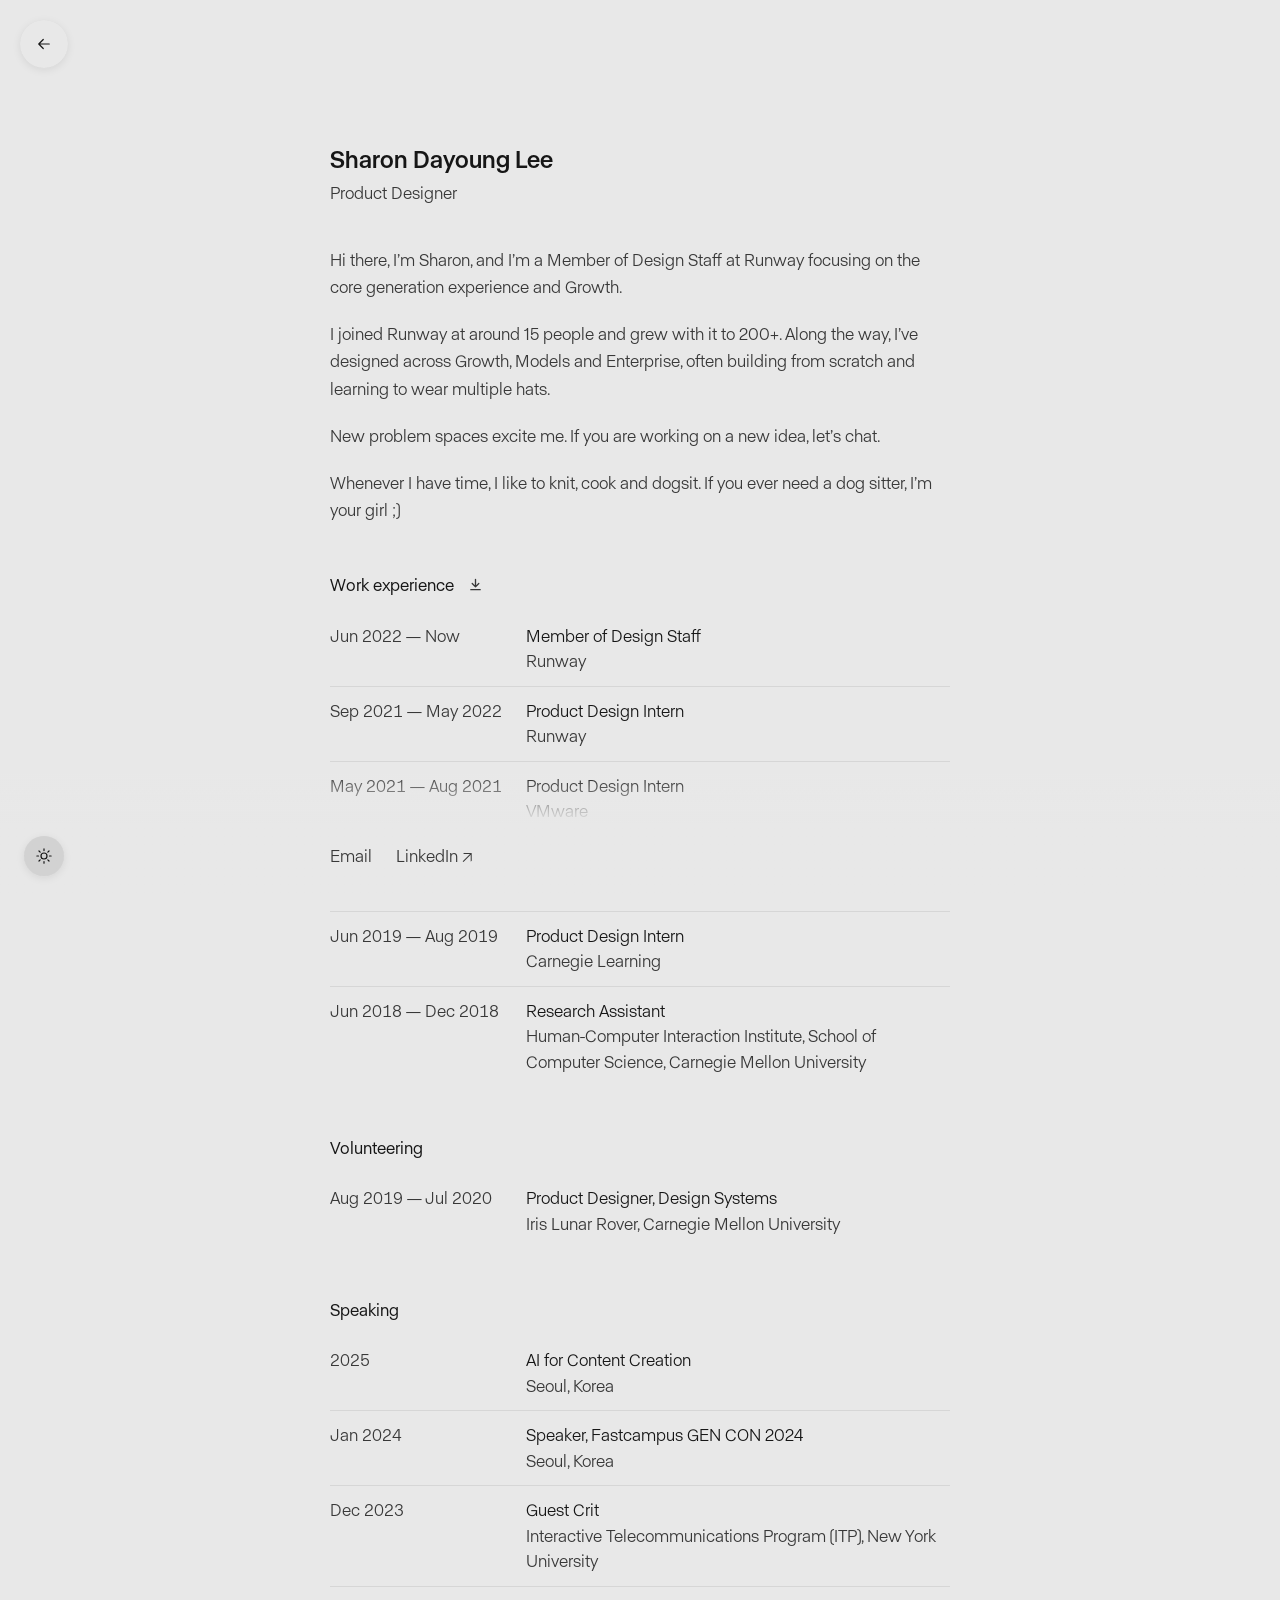
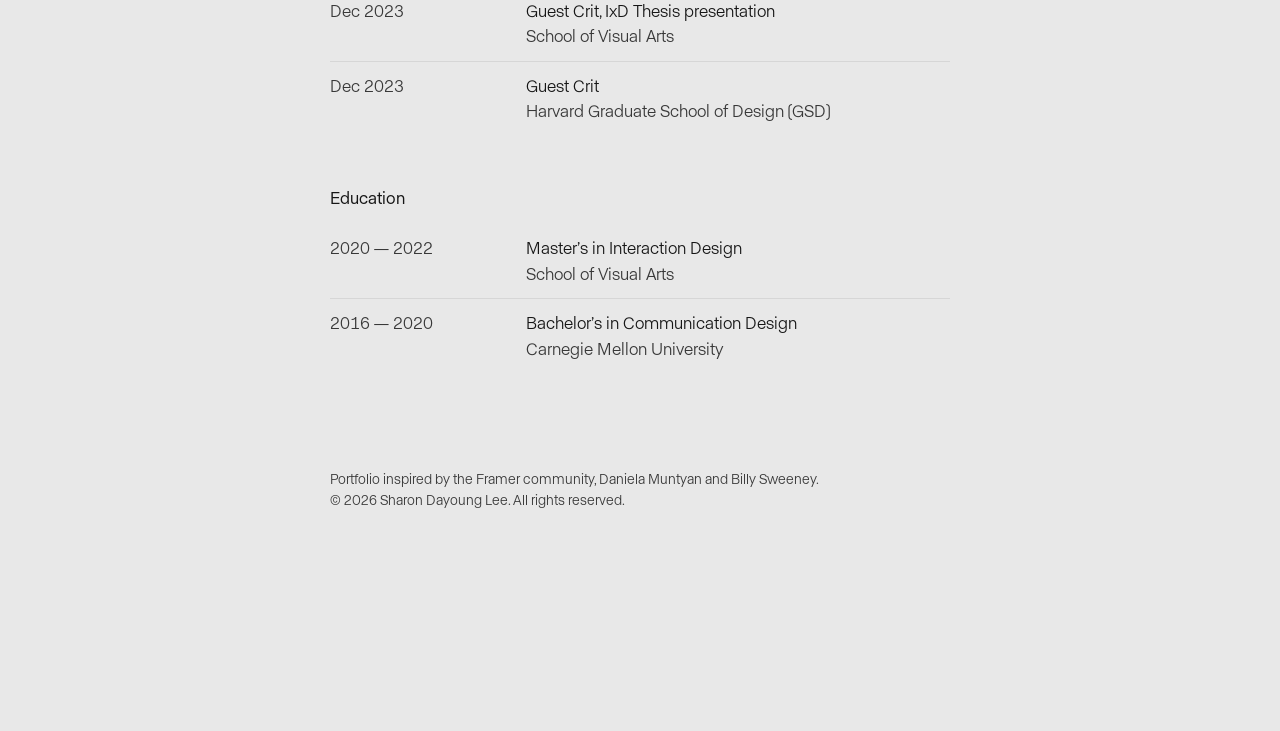
==== commit 42da5364: "About: resume download, credits and copyright - Download icon next to Work experience serves the res" ====
--- a/about.html
+++ b/about.html
@@ -17,7 +17,7 @@
   <link rel="icon" href="favicon.svg" type="image/svg+xml">
   <link rel="icon" href="favicon-32.png" type="image/png" sizes="32x32">
   <link rel="apple-touch-icon" href="apple-touch-icon.png">
-  <link rel="stylesheet" href="style.css?v=mwu3jr8j">
+  <link rel="stylesheet" href="style.css?v=mwuvt0wz">
   <script>
     // Apply the saved theme (default: device setting) before first paint so there's no flash.
     try {
@@ -71,7 +71,7 @@
         Whenever I have time, I like to knit, cook and dogsit. If you ever need a dog sitter, I’m your girl ;)
       </p>
       <div class="cv">
-        <h3>Work experience</h3>
+        <h3>Work experience <a class="cv-download" href="Sharon_Lee_Resume.pdf" download="Sharon_Lee_Resume.pdf" aria-label="Download resume (PDF)" title="Download resume (PDF)"><svg viewBox="0 0 16 16" width="15" height="15" aria-hidden="true"><path d="M8 2.5v8M4.5 7 8 10.5 11.5 7M3 13.5h10" fill="none" stroke="currentColor" stroke-width="1.4" stroke-linecap="round" stroke-linejoin="round"/></svg></a></h3>
         <ul>
           <li><span class="cv-date">Jun 2022 — Now</span><span class="cv-what"><span class="cv-title">Member of Design Staff</span><span class="cv-org">Runway</span></span></li>
           <li><span class="cv-date">Sep 2021 — May 2022</span><span class="cv-what"><span class="cv-title">Product Design Intern</span><span class="cv-org">Runway</span></span></li>
@@ -104,6 +104,7 @@
           <li><span class="cv-date">2016 — 2020</span><span class="cv-what"><span class="cv-title">Bachelor’s in Communication Design</span><span class="cv-org">Carnegie Mellon University</span></span></li>
         </ul>
       </div>
+      <p class="about-credit">Portfolio inspired by the Framer community, Daniela Muntyan and Billy Sweeney.<br>© 2026 Sharon Dayoung Lee. All rights reserved.</p>
     </section>
 
   </main>
@@ -115,6 +116,6 @@
     </div>
   </footer>
   <div class="toast" id="toast" role="status" aria-live="polite"></div>
-  <script src="site.js?v=mwu3jr8j"></script>
+  <script src="site.js?v=mwuvt0wz"></script>
 </body>
 </html>
--- a/style.css
+++ b/style.css
@@ -1432,3 +1432,92 @@
 .growth-banner .banner-word { z-index: 3; }
 /* Growth word: plain white, no shimmer */
 .growth-banner .banner-word { animation: none; background: none; -webkit-background-clip: border-box; background-clip: border-box; color: #fff; }
+
+/* Homepage card cover made of one word on black (Team plan) */
+.card.project .thumb.word-cover { background: #000; display: grid; place-items: center; }
+.thumb.word-cover span { color: #fff; font-size: clamp(28px, 3.2vw, 44px); font-weight: 400; letter-spacing: -0.02em; }
+.thumb.word-cover span { font-size: clamp(20px, 2vw, 28px); }
+/* Halftone ambient backdrop behind the word */
+.thumb.word-cover { position: relative; }
+.thumb.word-cover canvas.halftone { position: absolute; inset: 0; width: 100%; height: 100%; display: block; }
+.thumb.word-cover span { position: relative; z-index: 1; }
+/* 20% black veil over the dots, under the word */
+.thumb.word-cover::after { content: ""; position: absolute; inset: 0; background: rgba(0, 0, 0, 0.2); z-index: 0; pointer-events: none; }
+
+/* Team plan page banner: same halftone visual as the homepage card */
+.case-banner.word-banner { background: #000; position: relative; overflow: hidden; }
+.case-banner.word-banner canvas.halftone { position: absolute; inset: 0; width: 100%; height: 100%; display: block; }
+.case-banner.word-banner::after { content: ""; position: absolute; inset: 0; background: rgba(0, 0, 0, 0.2); z-index: 0; pointer-events: none; }
+.case-banner.word-banner span { position: relative; z-index: 1; color: #fff; font-size: clamp(32px, 4.4vw, 64px); font-weight: 400; letter-spacing: -0.02em; }
+/* full-window shots with controls in the corners: only a slight rounding so nothing gets clipped */
+.shot img.framed.soft { border-radius: 6px; }
+
+/* Home & Nav: screenshots run wider than the text column (like the Runway Home image), banner image bigger */
+.case.wide-shots > .showcase:not(.feature) .shot {
+  width: min(860px, calc(100vw - 2 * var(--gutter)));
+  position: relative;
+  left: 50%;
+  transform: translateX(-50%);
+}
+.case-banner.big { height: clamp(440px, 62vw, 820px); padding-top: 72px !important; padding-bottom: 40px !important; }
+.case-banner.big :is(img, video) { max-width: min(100%, 1240px); }
+@media (max-width: 720px) { .case-banner.big { height: auto; } }
+.case > .case-banner.big { padding-left: var(--gutter); padding-right: var(--gutter); }
+
+/* Home & Nav banner v2: a little smaller, anchored to the top and running off the bottom of the banner */
+.case > .case-banner.big {
+  display: block;
+  height: clamp(400px, 46vw, 620px);
+  padding-top: 88px !important;
+  padding-bottom: 0 !important;
+  overflow: hidden;
+}
+.case-banner.big :is(img, video) {
+  display: block;
+  width: min(1000px, 100%);
+  max-width: none;
+  max-height: none;
+  height: auto;
+  margin: 0 auto;
+  border-radius: 0;
+}
+@media (max-width: 720px) { .case > .case-banner.big { height: clamp(240px, 70vw, 340px); padding-top: 72px !important; } }
+/* a single shot that runs wider than the text column, matching the 860px variant bands */
+.case > .showcase .shot.wide { width: min(860px, calc(100vw - 2 * var(--gutter))); position: relative; left: 50%; transform: translateX(-50%); }
+@media (max-width: 720px) { .shot img.framed.soft { border-radius: 4px; } }
+/* Phone: Previous and Next project stack, full width */
+@media (max-width: 720px) {
+  .case > .pager { flex-direction: column; align-items: stretch; gap: 10px; }
+  .pager a { flex: none; width: 100%; }
+}
+.block p.try a { font-weight: 460; }
+/* "Learn more" / "Try it now" button inside a showcase section: same button as the intro one */
+.showcase-text > p.try { margin-top: 20px; }
+.showcase-text p.try a {
+  display: inline-flex; align-items: center; gap: 6px;
+  height: 34px; padding: 0 13px; border-radius: 9px;
+  background: var(--text); color: var(--bg);
+  font-size: 14px; font-weight: 460; text-decoration: none;
+  transition: transform 0.15s ease, opacity 0.15s ease;
+}
+.showcase-text p.try a:hover { color: var(--bg); opacity: 0.88; }
+.showcase-text p.try a:active { transform: scale(0.98); }
+.showcase-text p.try a:focus-visible { outline: 2px solid var(--text); outline-offset: 3px; }
+/* Launch highlights: "Model • what it is" title line, your role underneath */
+.cols h3 .hl-desc { color: var(--muted); font-weight: 400; }
+.cols .hl-links { margin-top: 6px; display: flex; flex-wrap: wrap; gap: 4px 16px; }
+.cols .hl-links a { font-size: 15px; color: var(--muted); transition: color 0.15s ease; }
+.cols .hl-links a:hover { color: var(--text); }
+.cols h3 a.hl-title { color: inherit; text-decoration: none; transition: opacity 0.15s ease; }
+.cols h3 a.hl-title span[aria-hidden] { color: var(--muted); }
+.cols h3 a.hl-title:hover { opacity: 0.7; }
+.cols h3 .hl-year { color: var(--muted); font-weight: 400; }
+/* Small credit line at the end of About */
+.about-credit { margin-top: 48px; font-size: 14px; line-height: 1.5; color: var(--muted); }
+.about p.about-credit { font-size: 14px; line-height: 1.5; color: var(--muted); margin-top: 48px; }
+.about p.about-credit { margin-top: 96px; }
+/* Download resume icon next to "Work experience" */
+.cv h3 { display: flex; align-items: center; gap: 8px; }
+.cv-download { display: inline-grid; place-items: center; width: 26px; height: 26px; border-radius: 7px; color: var(--muted); transition: color 0.15s ease, background 0.15s ease; }
+.cv-download:hover { color: var(--text); background: color-mix(in srgb, var(--text) 8%, transparent); }
+.cv-download:focus-visible { outline: 2px solid var(--text); outline-offset: 2px; }
